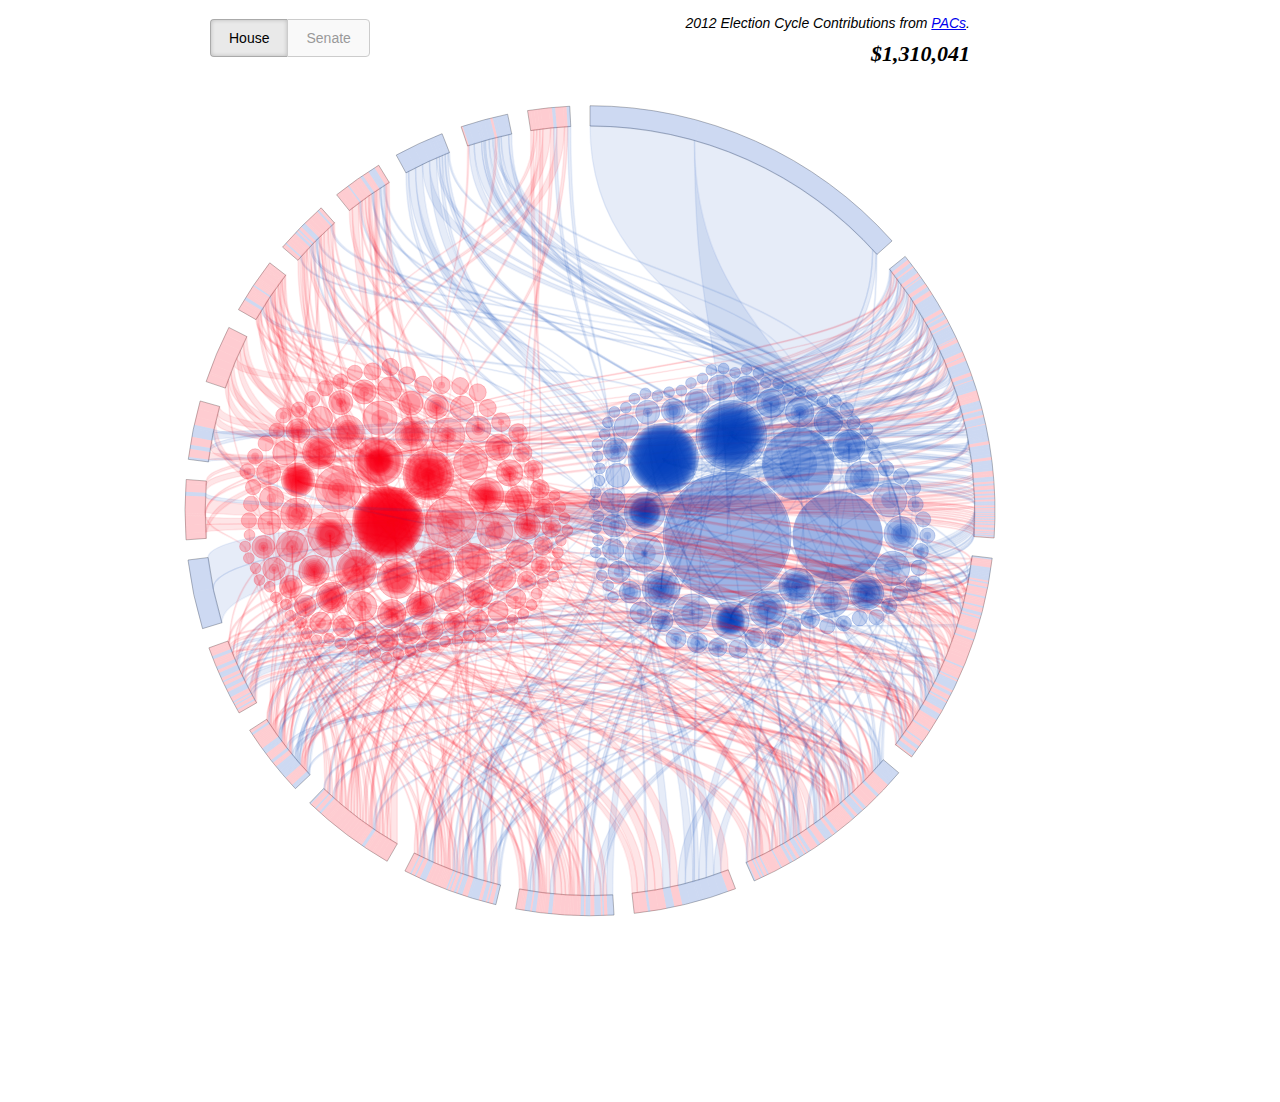
==== scripts/index.html @ 4f8666ec "Initial commit" ====
<!DOCTYPE html>


<html>
<head>
    <meta HTTP-EQUIV="X-UA-COMPATIBLE" CONTENT="IE=EmulateIE9" >
    <meta http-equiv="Content-type" content="text/html; charset=utf-8">
    <meta property="og:image" content="http://www.brightpointinc.com/interactive/images/PoliticalInfluence_202px.png">
    <title>Political Influence Data Visualization D3.js</title>
    <link type="text/css" rel="stylesheet" href="style.css">

    <script type="text/javascript" src="d3/d3.js"></script>

</head>
<body>



<div id="bpg" >

    <!--[if IE 6]>
    <div id="bpg-error">
        <p>1 This interactive graphic requires a browser with SVG support, such as <a href="http://www.google.com/chrome">Chrome</a>, <a href="http://www.mozilla.org/en-US/firefox/">Firefox</a>, <a href="http://www.apple.com/safari/download/">Safari</a> or the latest <a href="http://windows.microsoft.com/en-US/internet-explorer/products/ie/home">Internet Explorer 9</a>. </p>
        <img src="images/browserCheck.jpg" alt="Error">
        <div id="bpg-chartFrame" style="display:none;">
        </div>
    <![endif]-->

    <!--[if IE 7]>
    <div id="bpg-error">
        <p>2 This interactive graphic requires a browser with SVG support, such as <a href="http://www.google.com/chrome">Chrome</a>, <a href="http://www.mozilla.org/en-US/firefox/">Firefox</a>, <a href="http://www.apple.com/safari/download/">Safari</a> or the latest <a href="http://windows.microsoft.com/en-US/internet-explorer/products/ie/home">Internet Explorer 9</a>. </p>
        <img src="images/browserCheck.jpg" alt="Error">
        <div id="bpg-chartFrame" style="display:none;">

    <![endif]-->

    <!--[if IE 8]>
    <div id="bpg-error">
        <p>3 This interactive graphic requires a browser with SVG support, such as <a href="http://www.google.com/chrome">Chrome</a>, <a href="http://www.mozilla.org/en-US/firefox/">Firefox</a>, <a href="http://www.apple.com/safari/download/">Safari</a> or the latest <a href="http://windows.microsoft.com/en-US/internet-explorer/products/ie/home">Internet Explorer 9</a>. </p>
        <img src="images/browserCheck.jpg" alt="Error">
        <div id="bpg-chartFrame" style="display:none;">

    <![endif]-->

    <!--[if IE 9]>
    <div id="bpg-chartFrame">
    <![endif]-->

    <!--[if !IE]>
    <div id="bpg-chartFrame">
    <![endif]-->

    <div id="mainDiv">
        <div id="svgDiv"></div>
        <div class="bpg-navBar" style="width:300px; left:0px; padding:0px; padding-left:20px">
            <ul class="bpg-navigation clearfix" style="list-style-type:none; height:20px;">
                <li id="houseButton" class="selected">House</li>
                <li id="senateButton">Senate</li>
            </ul>
        </div>

        <div id="headerRight" style="width:350px; right:20px;">
            <div class="hint">

                <div style="color: #000; font-size:14px; margin-top:5px; margin-bottom:10px; font-style:italic">
                    2012 Election Cycle Contributions from <a href="http://en.wikipedia.org/wiki/Political_action_committee">PACs</a>.
                </div>
                <div id="totalDiv" style="color: #000; font-size:22px; font-weight:bold; margin-top:5px; font-family: Georgia; font-style:italic">
                    $0
                </div>
                <!--div style="color:#777; font-style:normal;">
                    Design and Engineering: <a href="http://www.brightpointinc.com/project-list/" title="BrightPoint Consulting, Inc.">www.brightpointinc.com</a>
                </div-->
            </div>
        </div>

    </div>

    <div id="toolTip" class="tooltip" style="width:250px; height:120px; position:absolute;s">
        <div id="header1" class="header2"></div>
        <div class="header-rule"></div>
        <div id="head" class="header"></div>
        <div class="header-rule"></div>
        <div  id="header2" class="header3"></div>
        <!--div  class="tooltipTail"></div-->
    </div>
</div>


<script type="text/javascript" src="political_influence.js"></script>

</body>
</html>
---- scripts/style.css ----
body {
    overflow: auto;
    margin: 0;
    font-size: 9px;
    text-align:center;
    font-weight: 300;
    font-family: "Helvetica Neue", Helvetica;
}

#bpg {
    margin:auto;
}

#mainDiv {
    position:relative;
}

#svgDiv {
    margin: auto;
}

#headerRight {
    text-align: right;
    position:absolute;
    top:10px;
    right:10px;
    margin-right:0px;
}

rect {
    fill: none;
    pointer-events: all;
}

pre {
    font-size: 18px;
}

.hint {
    right: 0;
    width: 300px;
    font-size: 12px;
    color: #999;
}


div.tooltip {
    position: absolute;			/* reference for measurement */
    text-align: left;
    pointer-events: none;			/* 'none' tells the mouse to ignore the rectangle */
    background: #FFFFEF;
    width: 400px;
    height: 165px;
    padding: 10px;
    border: 1px solid #D5D5D5;
    font-family: arial,helvetica,sans-serif;
    position: absolute;
    font-size: 1.1em;
    color: #333;
    padding: 10px;
    border-radius: 3px;
    background: rgba(255,255,255,0.9);
    color: #000;
    box-shadow: 0 1px 5px rgba(0,0,0,0.4);
    -moz-box-shadow: 0 1px 5px rgba(0,0,0,0.4);
    border:1px solid rgba(200,200,200,0.85);
    opacity:0;
}

div.tooltipTail {
    position: absolute;
    left:-7px;
    top: 72px;
    width: 7px;
    height: 13px;
    background: url("images/tail_white.png") 50% 0%;
}

div.toolTipBody {
    position:absolute;
    height:100px;
    width:230px;
}

div.header {
    text-transform: uppercase;
    text-align: left;
    font-size: 14px;
    margin-bottom: 2px;
    color:#666;
    text-align:center;

}

div.header-rule{
    height:1px;
    margin:1px auto 3px;
    margin-top:7px;
    margin-bottom:7px;
    background:#ddd;
    width:125px;
}

div.header1{
    /* text-transform: uppercase; */
    text-align: left;
    font-size: 13px;
    margin-bottom: 2px;
    color:#000;
    text-align:center;
}

div.header2{
    color:#000;
    text-transform:uppercase;
    font-size: 12px;
    margin-bottom: 2px;
    text-align:center;
}

div.header3 {
    color:#333;
    text-align: left;
    font-size: 15px;
    font-style: italic;
    font-family: Georgia;
    /*  width:170px;*/
    text-align:center;
}

div.header4 {
    /*  position:absolute;*/
    text-align:center;
    right:10px;
    top:28px;
    font-size: 16px;
    /*  width:100px;*/
    text-align:center;
    overflow:hidden;
    font-weight:bold;
}

/* Structure */
.g {
    font-family:  Helvetica, Arial;
}

#bpg-chartFrame{
    -webkit-transition: height ease-in-out 1s;
    -moz-transition: height ease-in-out 1s;
    -o-transition: height ease-in-out 1s;
    -ms-transition: height ease-in-out 1s;
}

#bpg-chart {
    position: relative;
    width: 100%;
    height: 100%;
}
#bpg-error {


}
#bpg-error p {
    text-align: center;
    font-size: 16px;
    line-height: 20px;
    margin: 10px;
    border: solid 1px #CCC;
    background: #ffd;
    padding: 10px;

}

#bpg-error a {
    text-decoration: underline;
}

#bpg-chartCanvas {
    position: absolute;
    top: 0;
    left: 0;
    z-index: 10;
    width: 100%;
    height: 100%;
    overflow: hidden;

}
#bpg-chartCanvas svg {
    height: 100%;
    overflow: hidden;

}

/* Navigation */
.bpg-navBar {
    position:absolute;
    padding: 15px 0 0;
    margin: 0 10px;
    z-index: 100;
    position: absolute;
    left:10px;
    top:10px;
}

.bpg-navigation {

}

.bpg-navigation li {
    color: #999;
    font-size: 14px;
    cursor: pointer;
    float: left;
    padding: 10px 18px;
    border-top: solid 1px #CCC;
    border-bottom: solid 1px #CCC;
    border-left: solid 1px #CCC;
    background: #f9f9f9;
    margin: 0 0;
}

.bpg-navigation li:first-of-type{
    border-radius: 4px 0 0 4px;
}
.bpg-navigation li:last-of-type{

    border-right: solid 1px #CCC;
    border-radius: 0 4px 4px 0;
}
.bpg-navigation li.selected {
    color: #000;
    background: #e9e9e9;
    border-color: #AAA;
    box-shadow: inset 0px 0px 4px rgba(0,0,0,0.2);
}

.bpg-navigation li.selected {
    color: #000;
    background: #e9e9e9;
    border-color: #AAA;
    box-shadow: inset 0px 0px 4px rgba(0,0,0,0.2);
}

div.selected {
    color: #000;
    background: #e9e9e9;
    border-color: #AAA;
    box-shadow: inset 0px 0px 4px rgba(0,0,0,0.2);
    padding-bottom:10px;
}

.link {
    fill: none;
    stroke: #ccc;
    stroke-width: 1.5px;
    stroke-linecap: round;
}

text.chord {
    font-size:8px;
}


text.mainLabel {
    font-size:12px;
    font-family: Georgia;
    font-style: italic;
    text-align:center;
    fill: #9B001C;
}


text.export {
    font-family: "Myriad", Arial;
    fill: #00AC6B;
}

text.import {
    font-family: "Myriad", Arial;
    fill: #9B001C;
}

text.secondLabel {
    font-family: Myriad, Arial;
    font-style: italic;
    fill: #888888;
    font-size: 10px;
}
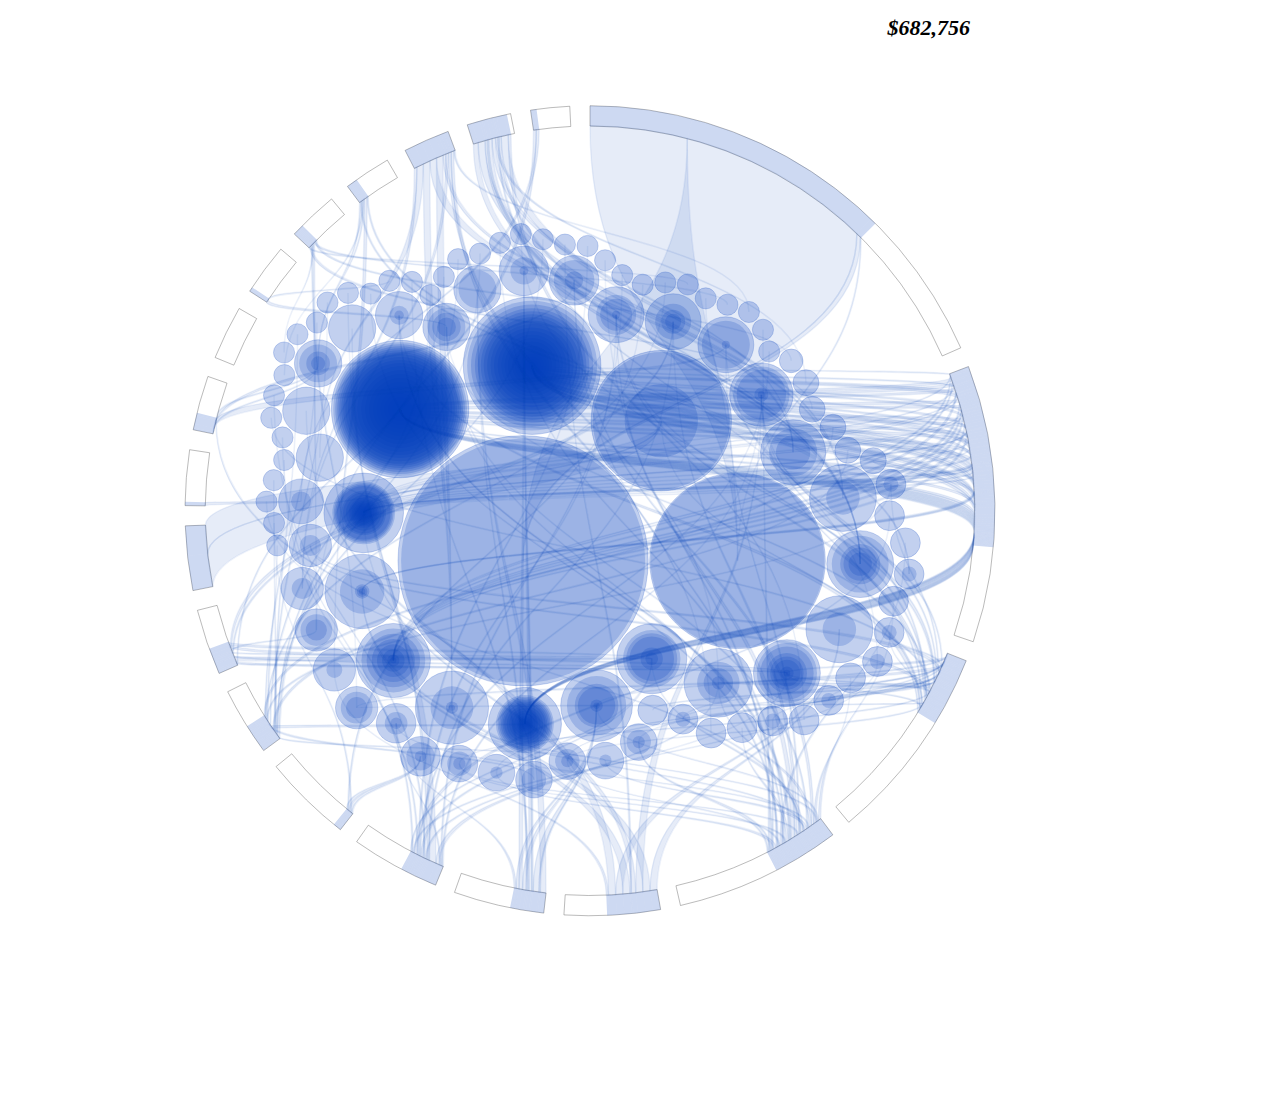
==== commit 0c3f0250: "modify kmeans" ====
--- a/scripts/index.html
+++ b/scripts/index.html
@@ -52,19 +52,9 @@
 
     <div id="mainDiv">
         <div id="svgDiv"></div>
-        <div class="bpg-navBar" style="width:300px; left:0px; padding:0px; padding-left:20px">
-            <ul class="bpg-navigation clearfix" style="list-style-type:none; height:20px;">
-                <li id="houseButton" class="selected">House</li>
-                <li id="senateButton">Senate</li>
-            </ul>
-        </div>
 
         <div id="headerRight" style="width:350px; right:20px;">
             <div class="hint">
-
-                <div style="color: #000; font-size:14px; margin-top:5px; margin-bottom:10px; font-style:italic">
-                    2012 Election Cycle Contributions from <a href="http://en.wikipedia.org/wiki/Political_action_committee">PACs</a>.
-                </div>
                 <div id="totalDiv" style="color: #000; font-size:22px; font-weight:bold; margin-top:5px; font-family: Georgia; font-style:italic">
                     $0
                 </div>
@@ -76,7 +66,7 @@
 
     </div>
 
-    <div id="toolTip" class="tooltip" style="width:250px; height:120px; position:absolute;s">
+    <div id="toolTip" class="tooltip" style="width:250px; height:120px; position:absolute;">
         <div id="header1" class="header2"></div>
         <div class="header-rule"></div>
         <div id="head" class="header"></div>
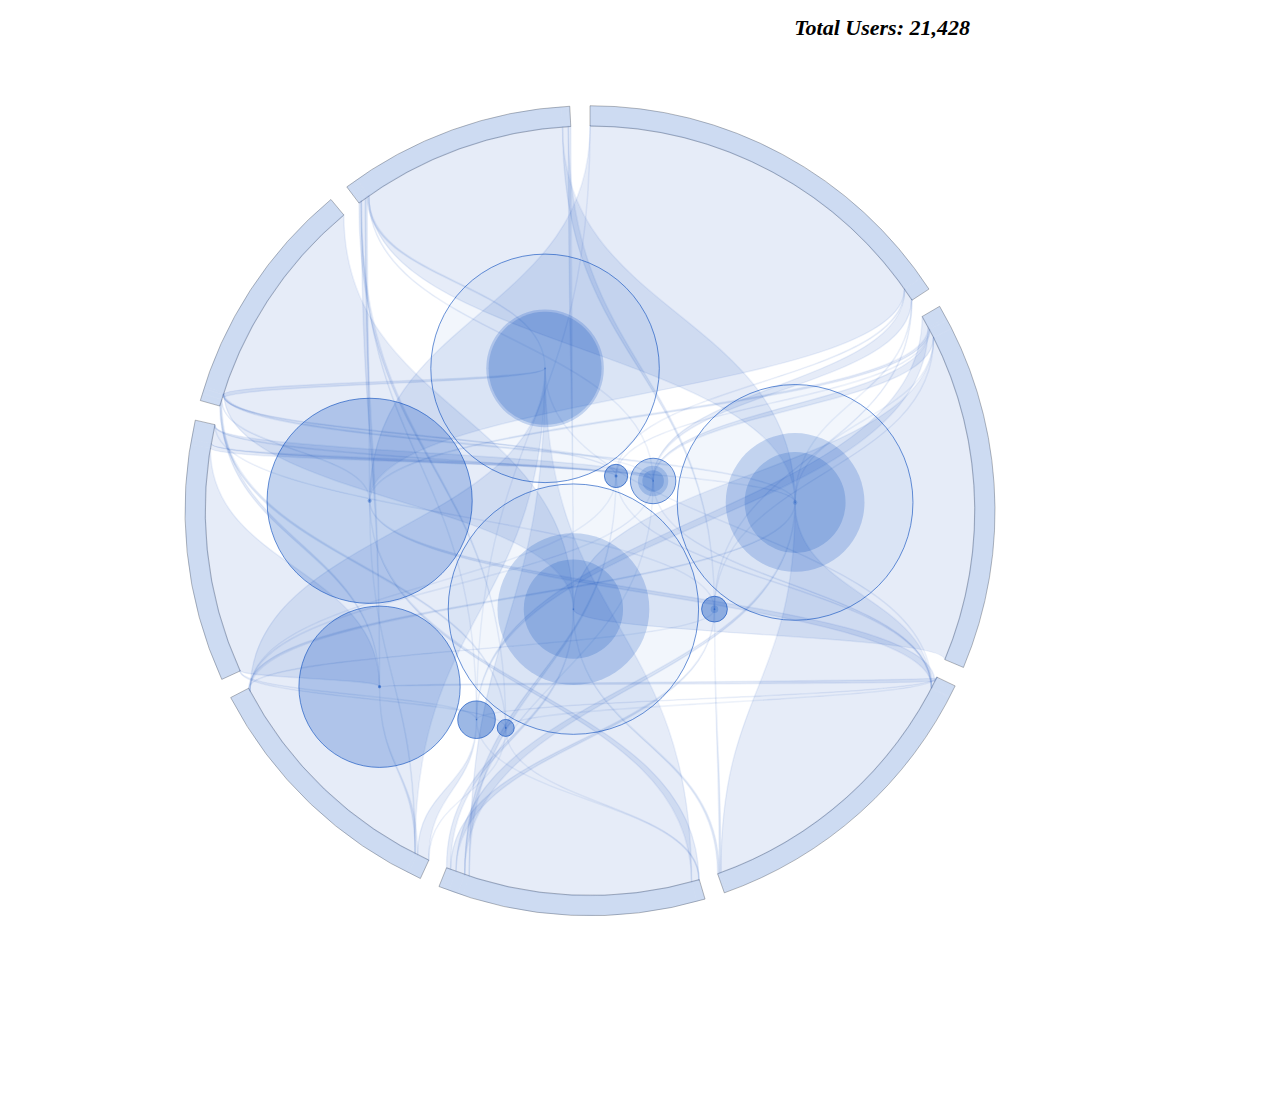
==== commit e90fee8e: "finish main graph" ====
--- a/scripts/index.html
+++ b/scripts/index.html
@@ -72,7 +72,6 @@
         <div id="head" class="header"></div>
         <div class="header-rule"></div>
         <div  id="header2" class="header3"></div>
-        <!--div  class="tooltipTail"></div-->
     </div>
 </div>
 
